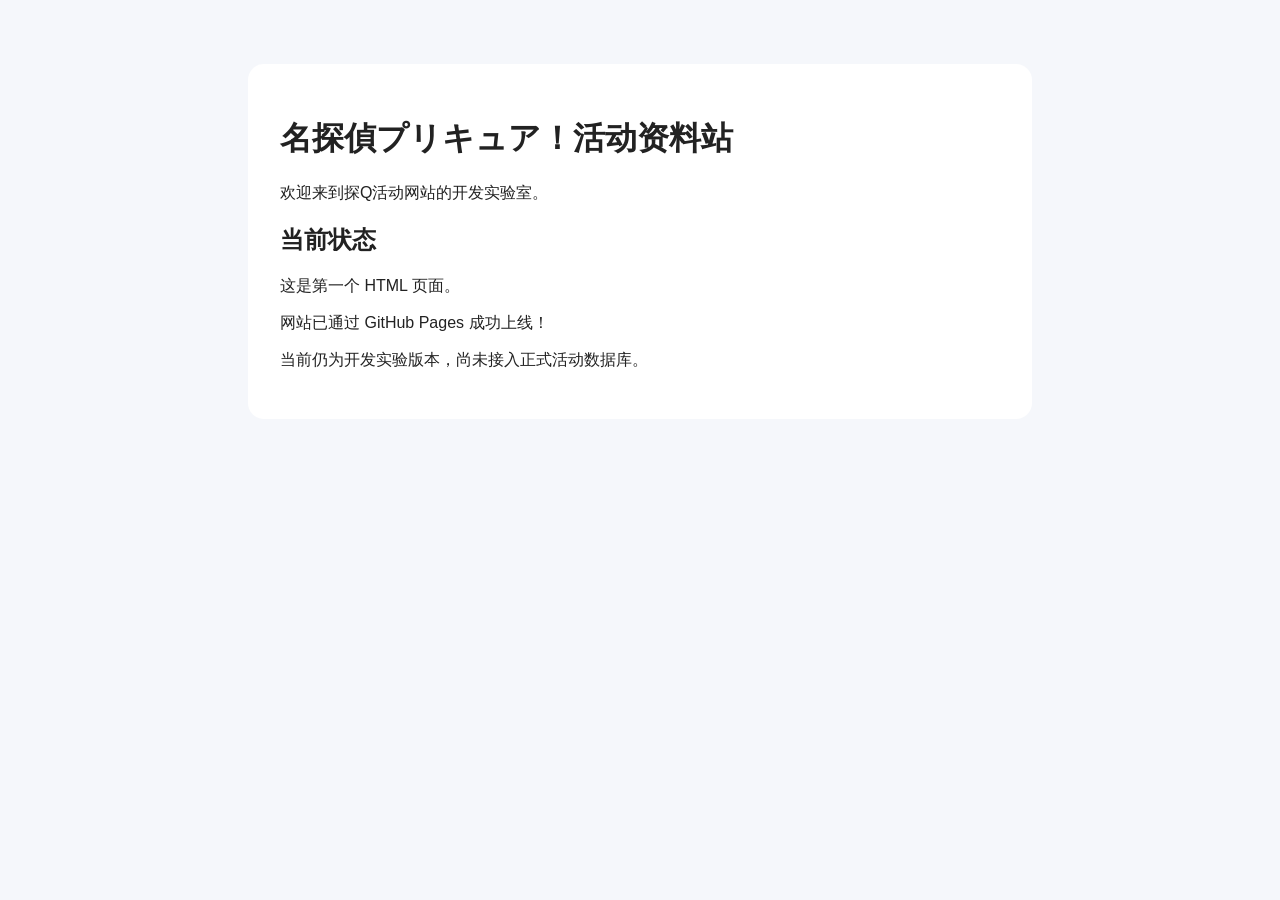
==== index.html @ 92c504e5 "Update index.html" ====
<!DOCTYPE html>
<html lang="zh-CN">
<head>
  <meta charset="UTF-8">
  <meta name="viewport"
        content="width=device-width, initial-scale=1">
  <title>探Q活动网站｜练习版</title>
  <style>
    body {
      font-family: sans-serif;
      background: #f5f7fb;
      color: #222;
      margin: 0;
      padding: 24px;
    }
    main {
      max-width: 720px;
      margin: 40px auto;
      padding: 32px;
      background: white;
      border-radius: 16px;
    }
  </style>
</head>
<body>
  <main>
    <h1>名探偵プリキュア！活动资料站</h1>
    <p>欢迎来到探Q活动网站的开发实验室。</p>

    <h2>当前状态</h2>
    <p>这是第一个 HTML 页面。</p>
    <p>网站已通过 GitHub Pages 成功上线！</p>
    <p>当前仍为开发实验版本，尚未接入正式活动数据库。</p>
  </main>
</body>
</html>
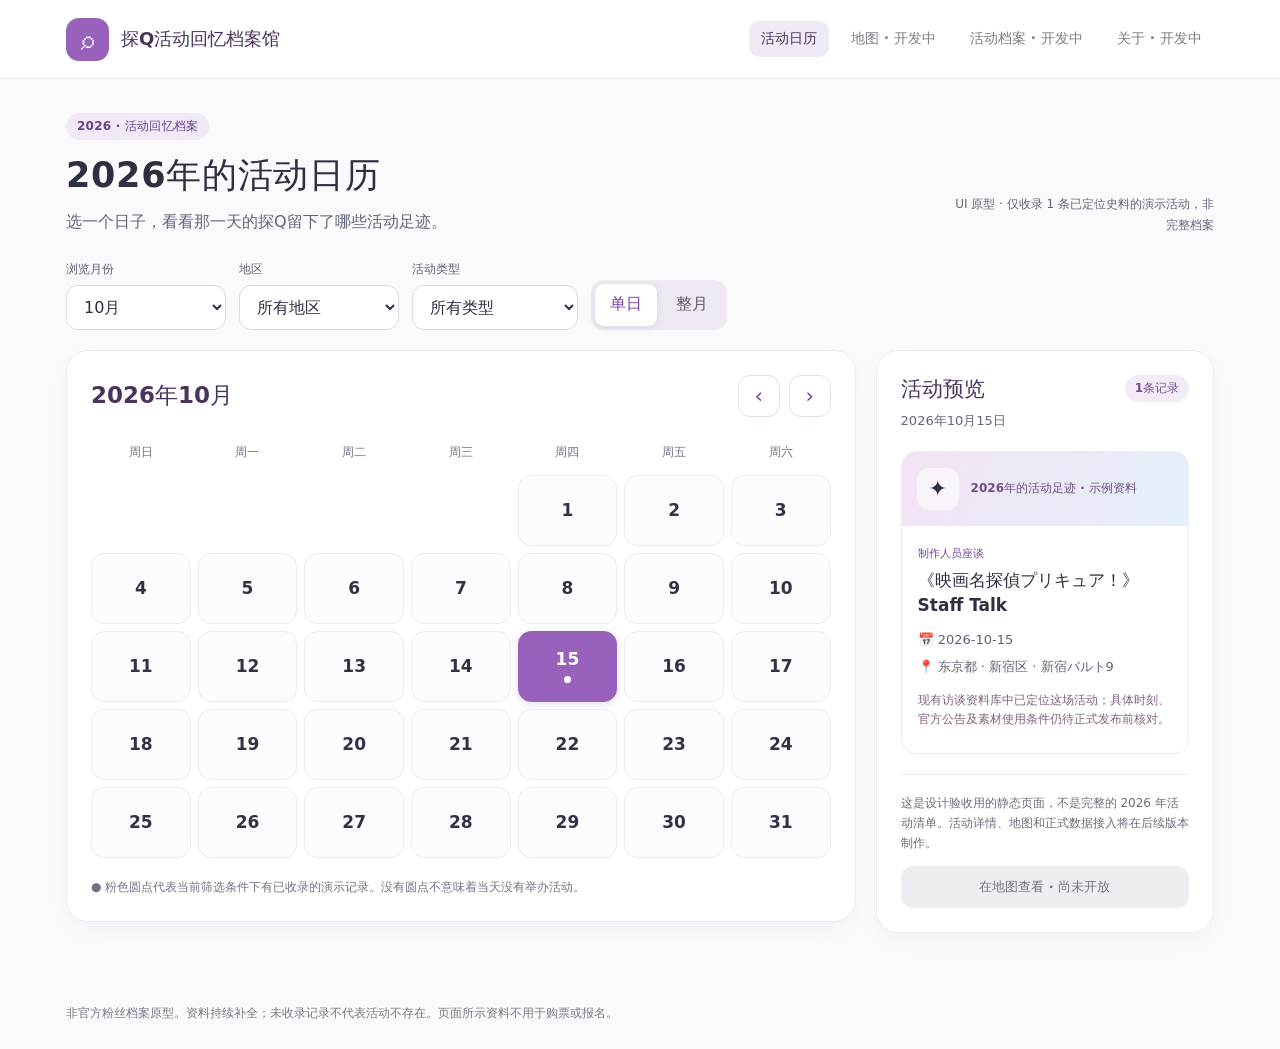
==== commit 54027e8f: "feat: add responsive interactive calendar prototype" ====
--- a/index.html
+++ b/index.html
@@ -1,37 +1,257 @@
-
 <!DOCTYPE html>
 <html lang="zh-CN">
 <head>
-  <meta charset="UTF-8">
-  <meta name="viewport"
-        content="width=device-width, initial-scale=1">
-  <title>探Q活动网站｜练习版</title>
-  <style>
-    body {
-      font-family: sans-serif;
-      background: #f5f7fb;
-      color: #222;
-      margin: 0;
-      padding: 24px;
-    }
-    main {
-      max-width: 720px;
-      margin: 40px auto;
-      padding: 32px;
-      background: white;
-      border-radius: 16px;
-    }
-  </style>
+<meta charset="utf-8">
+<meta name="viewport" content="width=device-width, initial-scale=1">
+<meta name="theme-color" content="#faf9fc">
+<title>2026年的活动日历｜探Q活动回忆档案馆</title>
+<style>
+:root{font-family:"Hiragino Kaku Gothic ProN","Yu Gothic","Microsoft YaHei",system-ui,sans-serif;color:#2c3041;background:#faf9fc;font-synthesis:none}
+*{box-sizing:border-box}
+body{margin:0}
+button,select{font:inherit}
+button{cursor:pointer}
+button:focus-visible,select:focus-visible,a:focus-visible{outline:3px solid #7951ad;outline-offset:3px}
+.site-header{background:#fff;border-bottom:1px solid #ebe6f2}
+.head-inner{max-width:1200px;margin:auto;min-height:78px;padding:14px 26px;display:flex;justify-content:space-between;align-items:center;gap:24px}
+.brand{display:flex;align-items:center;gap:12px;text-decoration:none;color:#49345b;font-weight:850;font-size:18px}
+.brand-mark{width:43px;height:43px;display:grid;place-items:center;border-radius:13px;background:#9862bc;color:#fff;font-size:26px}
+.site-nav{display:flex;align-items:center;gap:10px;flex-wrap:wrap}
+.site-nav a,.site-nav span{padding:9px 12px;border-radius:10px;text-decoration:none;font-weight:700;font-size:14px}
+.site-nav a{color:#49345b;background:#f0e9f6}
+.site-nav span{color:#7f7c89}
+main{max-width:1200px;margin:auto;padding:34px 26px 70px}
+.intro{margin:0 0 24px;display:flex;align-items:flex-end;justify-content:space-between;gap:20px}
+.eyebrow{display:inline-block;border-radius:30px;padding:5px 11px;background:#f0e9f6;color:#6b4291;font-size:12px;font-weight:800;letter-spacing:.02em}
+h1{font-size:clamp(25px,3vw,35px);letter-spacing:.02em;margin:12px 0 9px}
+.intro p{margin:0;color:#626579;line-height:1.8}
+.prototype-label{font-size:12px;color:#756581;max-width:260px;text-align:right}
+.filters{display:flex;align-items:end;gap:13px;flex-wrap:wrap;margin-bottom:20px}
+.field{display:grid;gap:7px;min-width:160px}
+.field label{font-size:12px;font-weight:750;color:#606075}
+.field select{border:1px solid #ddd8e5;border-radius:12px;background:#fff;padding:11px 35px 11px 13px;color:#2c3041;min-height:44px}
+.mode-group{display:flex;gap:4px;background:#eee9f3;padding:4px;border-radius:13px}
+.mode-group button{border:0;background:transparent;border-radius:9px;padding:10px 15px;min-height:42px;color:#62576d;font-weight:750}
+.mode-group button[aria-pressed="true"]{background:#fff;color:#7845a0;box-shadow:0 2px 8px #37204616}
+.content-layout{display:grid;grid-template-columns:minmax(0,7fr) minmax(300px,3fr);gap:20px;align-items:start}
+.panel{background:#fff;border:1px solid #eeeaf2;box-shadow:0 8px 22px #35274408;border-radius:22px;padding:24px}
+.cal-toolbar{display:flex;align-items:center;justify-content:space-between;gap:15px;margin-bottom:22px}
+.cal-toolbar h2{margin:0;font-size:23px;color:#49345b}
+.month-control{display:flex;align-items:center;gap:9px}
+.month-control button{border:1px solid #e5ddeb;color:#6e488f;background:#fff;border-radius:12px;min-width:42px;min-height:42px;font-size:21px}
+.month-control button:disabled{cursor:not-allowed;opacity:.32}
+.weekdays,.days{display:grid;grid-template-columns:repeat(7,minmax(0,1fr));gap:7px}
+.weekdays{margin-bottom:9px}
+.weekdays span{text-align:center;font-size:12px;font-weight:800;color:#757080;padding:5px 0}
+.days button,.days .empty{min-width:0;height:71px;border-radius:13px}
+.days button{border:1px solid #eee9f3;background:#fcfbfd;color:#333145;position:relative;display:flex;align-items:center;justify-content:center;flex-direction:column;gap:7px;font-weight:750;font-size:17px;transition:background .15s,border-color .15s}
+.days button:hover{background:#f3edf8;border-color:#d6c5e6}
+.days button[aria-pressed="true"]{background:#9862bc;color:#fff;border-color:#9862bc;box-shadow:0 3px 10px #9862bc33}
+.day-dot{width:7px;height:7px;border-radius:50%;background:#e98dbd}
+.days button[aria-pressed="true"] .day-dot{background:#fff}
+.days button:not([aria-pressed="true"]) .day-dot{box-shadow:0 0 0 2px #fce3f0}
+.days .empty{background:transparent}
+.calendar-note{margin:19px 0 0;color:#747083;font-size:12px;line-height:1.7}
+.side-title{display:flex;justify-content:space-between;align-items:center;gap:10px;margin-bottom:8px}
+.side-title h2{margin:0;color:#49345b;font-size:21px}
+.count{background:#f4ebf9;color:#744e91;border-radius:20px;padding:5px 10px;font-size:12px;font-weight:800;white-space:nowrap}
+.selection{margin:0 0 19px;color:#6b647a;line-height:1.6;font-size:13px}
+.event-list{display:grid;gap:14px}
+.event-card{border:1px solid #efeaf4;border-radius:15px;overflow:hidden;background:#fff}
+.card-banner{background:linear-gradient(110deg,#f3e3f4,#e5f0fa);padding:16px 15px;display:flex;align-items:center;gap:12px}
+.card-banner .symbol{background:#fff9;border-radius:12px;width:42px;height:42px;display:grid;place-items:center;font-size:22px}
+.card-banner .banner-text{font-size:12px;font-weight:800;color:#6c5281}
+.card-body{padding:16px}
+.event-tag{font-size:11px;font-weight:800;color:#71469a}
+.card-body h3{font-size:17px;line-height:1.5;margin:7px 0 11px}
+.card-body p{margin:7px 0;font-size:13px;color:#626275;line-height:1.6}
+.review-tag{margin-top:13px!important;color:#7f637c!important;font-size:12px!important}
+.empty-state{padding:25px 16px;background:#faf8fc;border:1px dashed #d8c9e4;border-radius:15px;text-align:center;color:#696277;font-size:14px;line-height:1.8}
+.empty-state strong{display:block;margin-bottom:6px;color:#49345b}
+.side-foot{margin-top:20px;border-top:1px solid #eeeaf2;padding-top:18px}
+.side-foot p{margin:0 0 12px;color:#716979;font-size:12px;line-height:1.7}
+.map-pending{display:block;width:100%;text-align:center;background:#efedf2;color:#77717d;border-radius:12px;padding:12px;font-size:13px;font-weight:800}
+.site-footer{margin:0 auto;max-width:1200px;padding:0 26px 26px;font-size:12px;line-height:1.7;color:#7c7784}
+@media(max-width:850px){.content-layout{grid-template-columns:1fr}.prototype-label{text-align:left}.intro{display:block}.intro .prototype-label{margin-top:12px}.side-panel{order:2}}
+@media(max-width:560px){.head-inner{display:block;padding:15px 16px}.site-nav{margin-top:12px;gap:5px}.site-nav a,.site-nav span{padding:7px 9px;font-size:12px}main{padding:22px 12px 45px}.filters{gap:10px}.field{flex:1 1 130px;min-width:0}.field select{width:100%}.mode-group{width:100%;display:grid;grid-template-columns:1fr 1fr}.panel{padding:14px;border-radius:17px}.cal-toolbar{margin-bottom:15px}.cal-toolbar h2{font-size:20px}.weekdays,.days{gap:4px}.days button,.days .empty{height:clamp(48px,13vw,61px);border-radius:10px}.days button{font-size:14px;gap:5px}.day-dot{width:6px;height:6px}.site-footer{padding:0 15px 22px}}
+@media(prefers-reduced-motion:reduce){*,*:before,*:after{transition:none!important;animation:none!important}}
+</style>
 </head>
 <body>
-  <main>
-    <h1>名探偵プリキュア！活动资料站</h1>
-    <p>欢迎来到探Q活动网站的开发实验室。</p>
-
-    <h2>当前状态</h2>
-    <p>这是第一个 HTML 页面。</p>
-    <p>网站已通过 GitHub Pages 成功上线！</p>
-    <p>当前仍为开发实验版本，尚未接入正式活动数据库。</p>
-  </main>
+<header class="site-header">
+  <div class="head-inner">
+    <a class="brand" href="./index.html" aria-label="探Q活动回忆档案馆 首页">
+      <span class="brand-mark" aria-hidden="true">⌕</span><span>探Q活动回忆档案馆</span>
+    </a>
+    <nav class="site-nav" aria-label="网站导航">
+      <a href="./index.html" aria-current="page">活动日历</a>
+      <span title="尚未开发">地图 · 开发中</span>
+      <span title="尚未开发">活动档案 · 开发中</span>
+      <span title="尚未开发">关于 · 开发中</span>
+    </nav>
+  </div>
+</header>
+<main>
+  <div class="intro">
+    <div>
+      <span class="eyebrow">2026 · 活动回忆档案</span>
+      <h1>2026年的活动日历</h1>
+      <p>选一个日子，看看那一天的探Q留下了哪些活动足迹。</p>
+    </div>
+    <p class="prototype-label">UI 原型 · 仅收录 1 条已定位史料的演示活动，非完整档案</p>
+  </div>
+  <section class="filters" aria-label="活动筛选">
+    <div class="field"><label for="month">浏览月份</label>
+      <select id="month">
+        <option value="1">1月</option><option value="2">2月</option><option value="3">3月</option>
+        <option value="4">4月</option><option value="5">5月</option><option value="6">6月</option>
+        <option value="7">7月</option><option value="8">8月</option><option value="9">9月</option>
+        <option value="10">10月</option><option value="11">11月</option><option value="12">12月</option>
+      </select>
+    </div>
+    <div class="field"><label for="region">地区</label>
+      <select id="region"><option value="all">所有地区</option><option value="tokyo">东京都</option><option value="other">其他地区</option></select>
+    </div>
+    <div class="field"><label for="category">活动类型</label>
+      <select id="category"><option value="all">所有类型</option><option value="staff_talk">制作人员座谈</option><option value="other">其他类型</option></select>
+    </div>
+    <div class="mode-group" aria-label="日期选择方式">
+      <button id="day-mode" type="button" aria-pressed="true">单日</button>
+      <button id="month-mode" type="button" aria-pressed="false">整月</button>
+    </div>
+  </section>
+  <div class="content-layout">
+    <section class="panel" aria-labelledby="calendar-title">
+      <div class="cal-toolbar">
+        <h2 id="calendar-title">2026年10月</h2>
+        <div class="month-control">
+          <button id="previous" aria-label="上个月" title="上个月">‹</button>
+          <button id="next" aria-label="下个月" title="下个月">›</button>
+        </div>
+      </div>
+      <div class="weekdays" aria-hidden="true"><span>周日</span><span>周一</span><span>周二</span><span>周三</span><span>周四</span><span>周五</span><span>周六</span></div>
+      <div id="days" class="days" aria-label="日期"></div>
+      <p class="calendar-note">● 粉色圆点代表当前筛选条件下有已收录的演示记录。没有圆点不意味着当天没有举办活动。</p>
+    </section>
+    <aside class="panel side-panel" aria-labelledby="list-title">
+      <div class="side-title"><h2 id="list-title">活动预览</h2><span class="count" id="count">1条记录</span></div>
+      <p class="selection" id="selection" aria-live="polite"></p>
+      <div class="event-list" id="event-list" aria-live="polite"></div>
+      <div class="side-foot">
+        <p>这是设计验收用的静态页面，不是完整的 2026 年活动清单。活动详情、地图和正式数据接入将在后续版本制作。</p>
+        <span class="map-pending" aria-disabled="true">在地图查看 · 尚未开放</span>
+      </div>
+    </aside>
+  </div>
+</main>
+<footer class="site-footer">非官方粉丝档案原型。资料持续补全；未收录记录不代表活动不存在。页面所示资料不用于购票或报名。</footer>
+<script>
+"use strict";
+// 初始演示数据：史料导航已定位；不是完整活动库。正式公开前仍须核验官方公告及细节。
+const events = Object.freeze([{
+  id:"sample-staff-talk-20261015",
+  title:"《映画名探偵プリキュア！》Staff Talk",
+  start:"2026-10-15",end:"2026-10-15",
+  prefecture:"tokyo",regionName:"东京都 · 新宿区",
+  category:"staff_talk",categoryName:"制作人员座谈",
+  venue:"新宿バルト9",
+  note:"现有访谈资料库中已定位这场活动；具体时刻、官方公告及素材使用条件仍待正式发布前核对。"
+}]);
+const $=id=>document.getElementById(id);
+const params=new URLSearchParams(window.location.search);
+const allowedMode=["day","month"];
+const validMonth=value=>Number.isInteger(Number(value))&&Number(value)>=1&&Number(value)<=12;
+const validDay=value=>typeof value==="string"&&/^2026-(0[1-9]|1[0-2])-(0[1-9]|[12][0-9]|3[01])$/.test(value)&&
+  (()=>{const a=value.split("-").map(Number);return new Date(a[0],a[1]-1,a[2]).getMonth()===a[1]-1;})();
+const dateOf=(month,day)=>"2026-"+String(month).padStart(2,"0")+"-"+String(day).padStart(2,"0");
+const initialMonth=validMonth(params.get("month"))?Number(params.get("month")):10;
+const state={month:initialMonth,mode:allowedMode.includes(params.get("mode"))?params.get("mode"):"day",
+  date:validDay(params.get("date"))?params.get("date"):dateOf(initialMonth,15),
+  region:["all","tokyo","other"].includes(params.get("region"))?params.get("region"):"all",
+  category:["all","staff_talk","other"].includes(params.get("category"))?params.get("category"):"all"};
+if(Number(state.date.slice(5,7))!==state.month)state.date=dateOf(state.month,1);
+function persist(){
+ const q=new URLSearchParams();
+ q.set("month",String(state.month));q.set("mode",state.mode);q.set("date",state.date);
+ if(state.region!=="all")q.set("region",state.region);
+ if(state.category!=="all")q.set("category",state.category);
+ history.pushState(null,"",window.location.pathname+"?"+q.toString());
+}
+function matches(e){return (state.region==="all"||e.prefecture===state.region)&&
+ (state.category==="all"||e.category===state.category);}
+function covers(e,date){return e.start<=date&&e.end>=date;}
+function rangeStart(){return state.mode==="month"?dateOf(state.month,1):state.date;}
+function rangeEnd(){return state.mode==="month"?dateOf(state.month,new Date(2026,state.month,0).getDate()):state.date;}
+function filteredEvents(){return events.filter(e=>matches(e)&&e.start<=rangeEnd()&&e.end>=rangeStart());}
+function makeText(tag,text,className){const el=document.createElement(tag);el.textContent=text;if(className)el.className=className;return el;}
+function renderEvents(){
+ const found=filteredEvents(),list=$("event-list");list.replaceChildren();
+ $("count").textContent=found.length+"条记录";
+ $("selection").textContent=state.mode==="month"?"2026年"+state.month+"月 · 整月":"2026年"+state.month+"月"+Number(state.date.slice(8))+"日";
+ if(!found.length){
+   const empty=makeText("div","","empty-state");
+   empty.append(makeText("strong","当前筛选条件下暂无已收录记录"),makeText("span","这不表示当天或当地没有举办探Q活动。"));
+   list.append(empty);return;
+ }
+ for(const e of found){
+   const card=makeText("article","","event-card"),banner=makeText("div","","card-banner");
+   banner.append(makeText("span","✦","symbol"),makeText("span","2026年的活动足迹 · 示例资料","banner-text"));
+   const body=makeText("div","","card-body");
+   body.append(makeText("span",e.categoryName,"event-tag"),makeText("h3",e.title),
+     makeText("p","📅 "+e.start+(e.end!==e.start?" ～ "+e.end:"")),
+     makeText("p","📍 "+e.regionName+" · "+e.venue),
+     makeText("p",e.note,"review-tag"));
+   card.append(banner,body);list.append(card);
+ }
+}
+function renderCalendar(){
+ $("month").value=String(state.month);$("region").value=state.region;$("category").value=state.category;
+ $("day-mode").setAttribute("aria-pressed",String(state.mode==="day"));
+ $("month-mode").setAttribute("aria-pressed",String(state.mode==="month"));
+ $("calendar-title").textContent="2026年"+state.month+"月";
+ $("previous").disabled=state.month===1;$("next").disabled=state.month===12;
+ const root=$("days");root.replaceChildren();
+ const offset=new Date(2026,state.month-1,1).getDay();
+ const numDays=new Date(2026,state.month,0).getDate();
+ for(let i=0;i<offset;i++){const blank=makeText("div","","empty");blank.setAttribute("aria-hidden","true");root.append(blank);}
+ for(let day=1;day<=numDays;day++){
+   const date=dateOf(state.month,day),has=events.some(e=>matches(e)&&covers(e,date));
+   const button=makeText("button",String(day));
+   button.type="button";button.dataset.day=String(day);
+   button.setAttribute("aria-label","2026年"+state.month+"月"+day+"日"+(has?"，有已收录记录":"，当前无已收录记录"));
+   button.setAttribute("aria-pressed",String(state.mode==="day"&&state.date===date));
+   if(has)button.append(makeText("span","","day-dot"));
+   button.addEventListener("click",()=>{
+     state.date=date;state.mode="day";persist();render();});
+   root.append(button);
+ }
+ renderEvents();
+}
+function render(){renderCalendar();}
+function changeMonth(month){
+ if(month<1||month>12)return;
+ state.month=month;
+ state.date=dateOf(month,1);
+ persist();render();
+}
+$("previous").addEventListener("click",()=>changeMonth(state.month-1));
+$("next").addEventListener("click",()=>changeMonth(state.month+1));
+$("month").addEventListener("change",e=>changeMonth(Number(e.target.value)));
+$("region").addEventListener("change",e=>{state.region=e.target.value;persist();render();});
+$("category").addEventListener("change",e=>{state.category=e.target.value;persist();render();});
+$("day-mode").addEventListener("click",()=>{state.mode="day";persist();render();});
+$("month-mode").addEventListener("click",()=>{state.mode="month";persist();render();});
+window.addEventListener("popstate",()=>{
+ const q=new URLSearchParams(location.search),m=Number(q.get("month"));
+ state.month=validMonth(m)?m:10;
+ state.mode=allowedMode.includes(q.get("mode"))?q.get("mode"):"day";
+ state.date=validDay(q.get("date"))?q.get("date"):dateOf(state.month,1);
+ if(Number(state.date.slice(5,7))!==state.month)state.date=dateOf(state.month,1);
+ state.region=["all","tokyo","other"].includes(q.get("region"))?q.get("region"):"all";
+ state.category=["all","staff_talk","other"].includes(q.get("category"))?q.get("category"):"all";
+ render();
+});
+render();
+</script>
 </body>
 </html>
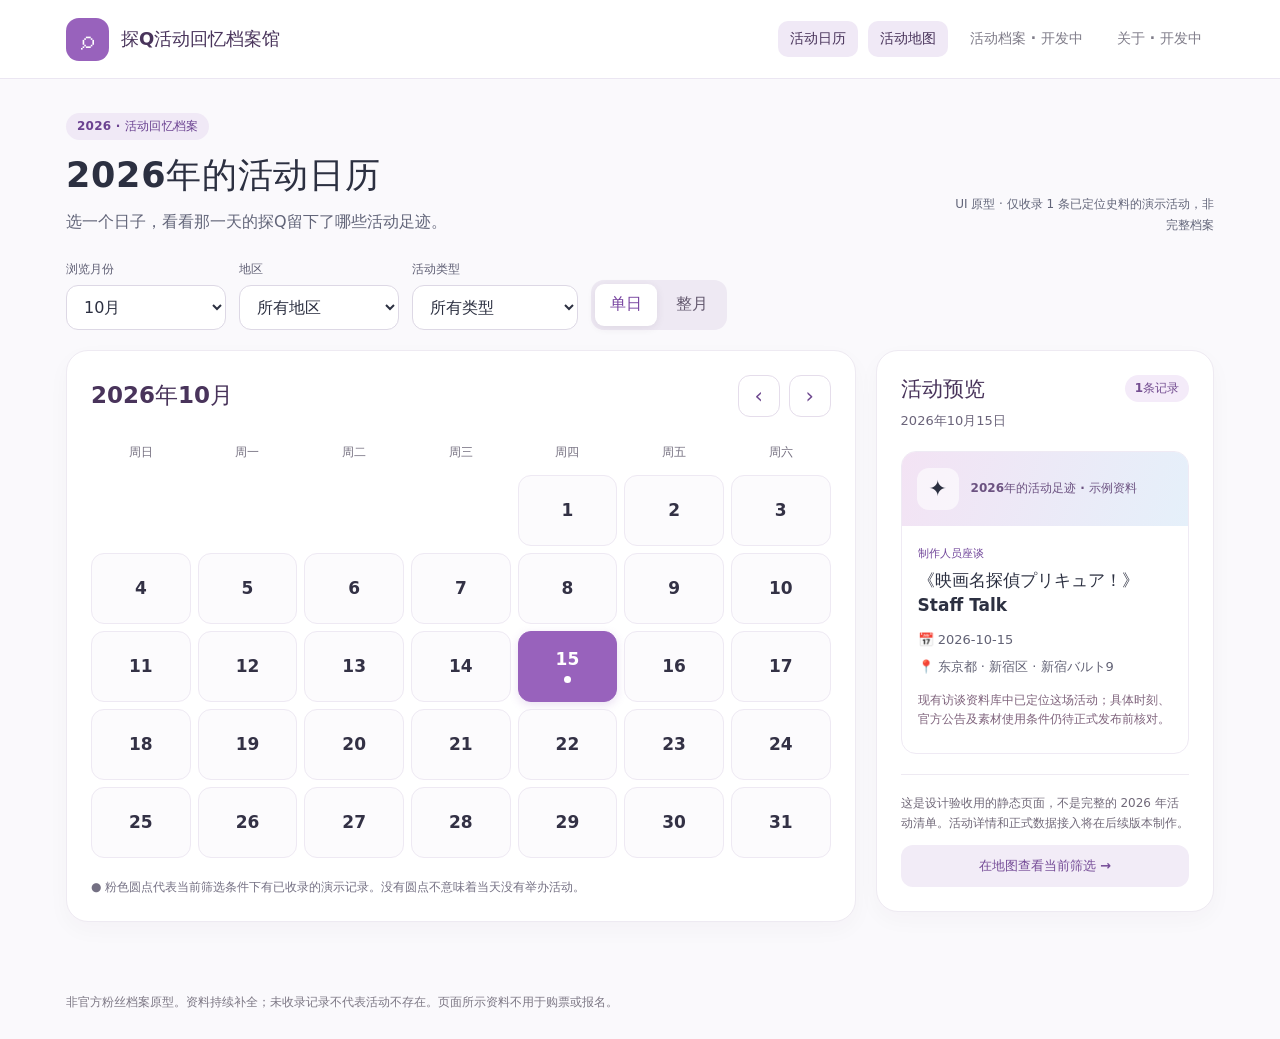
==== commit bb5c82d8: "feat: add calendar-to-map links preserving date, region and type" ====
--- a/index.html
+++ b/index.html
@@ -70,7 +70,7 @@
 .empty-state strong{display:block;margin-bottom:6px;color:#49345b}
 .side-foot{margin-top:20px;border-top:1px solid #eeeaf2;padding-top:18px}
 .side-foot p{margin:0 0 12px;color:#716979;font-size:12px;line-height:1.7}
-.map-pending{display:block;width:100%;text-align:center;background:#efedf2;color:#77717d;border-radius:12px;padding:12px;font-size:13px;font-weight:800}
+.map-pending{display:block;width:100%;text-align:center;text-decoration:none;background:#f2ecf7;color:#754c97;border-radius:12px;padding:12px;font-size:13px;font-weight:800}.map-pending:hover{background:#eadcf4}
 .site-footer{margin:0 auto;max-width:1200px;padding:0 26px 26px;font-size:12px;line-height:1.7;color:#7c7784}
 @media(max-width:850px){.content-layout{grid-template-columns:1fr}.prototype-label{text-align:left}.intro{display:block}.intro .prototype-label{margin-top:12px}.side-panel{order:2}}
 @media(max-width:560px){.head-inner{display:block;padding:15px 16px}.site-nav{margin-top:12px;gap:5px}.site-nav a,.site-nav span{padding:7px 9px;font-size:12px}main{padding:22px 12px 45px}.filters{gap:10px}.field{flex:1 1 130px;min-width:0}.field select{width:100%}.mode-group{width:100%;display:grid;grid-template-columns:1fr 1fr}.panel{padding:14px;border-radius:17px}.cal-toolbar{margin-bottom:15px}.cal-toolbar h2{font-size:20px}.weekdays,.days{gap:4px}.days button,.days .empty{height:clamp(48px,13vw,61px);border-radius:10px}.days button{font-size:14px;gap:5px}.day-dot{width:6px;height:6px}.site-footer{padding:0 15px 22px}}
@@ -85,7 +85,7 @@
     </a>
     <nav class="site-nav" aria-label="网站导航">
       <a href="./index.html" aria-current="page">活动日历</a>
-      <span title="尚未开发">地图 · 开发中</span>
+      <a id="nav-map" href="./map.html">活动地图</a>
       <span title="尚未开发">活动档案 · 开发中</span>
       <span title="尚未开发">关于 · 开发中</span>
     </nav>
@@ -138,8 +138,8 @@
       <p class="selection" id="selection" aria-live="polite"></p>
       <div class="event-list" id="event-list" aria-live="polite"></div>
       <div class="side-foot">
-        <p>这是设计验收用的静态页面，不是完整的 2026 年活动清单。活动详情、地图和正式数据接入将在后续版本制作。</p>
-        <span class="map-pending" aria-disabled="true">在地图查看 · 尚未开放</span>
+        <p>这是设计验收用的静态页面，不是完整的 2026 年活动清单。活动详情和正式数据接入将在后续版本制作。</p>
+        <a class="map-pending" id="map-link" href="./map.html">在地图查看当前筛选 →</a>
       </div>
     </aside>
   </div>
@@ -227,7 +227,19 @@
  }
  renderEvents();
 }
-function render(){renderCalendar();}
+function mapUrl(){
+ const q=new URLSearchParams({month:String(state.month),mode:state.mode,date:state.date});
+ if(state.region==="tokyo")q.set("pref","13");
+ if(state.region==="other")q.set("region","other");
+ if(state.category!=="all")q.set("category",state.category);
+ return "./map.html?"+q.toString();
+}
+function render(){
+ renderCalendar();
+ const url=mapUrl();
+ $("map-link").href=url;
+ $("nav-map").href=url;
+}
 function changeMonth(month){
  if(month<1||month>12)return;
  state.month=month;
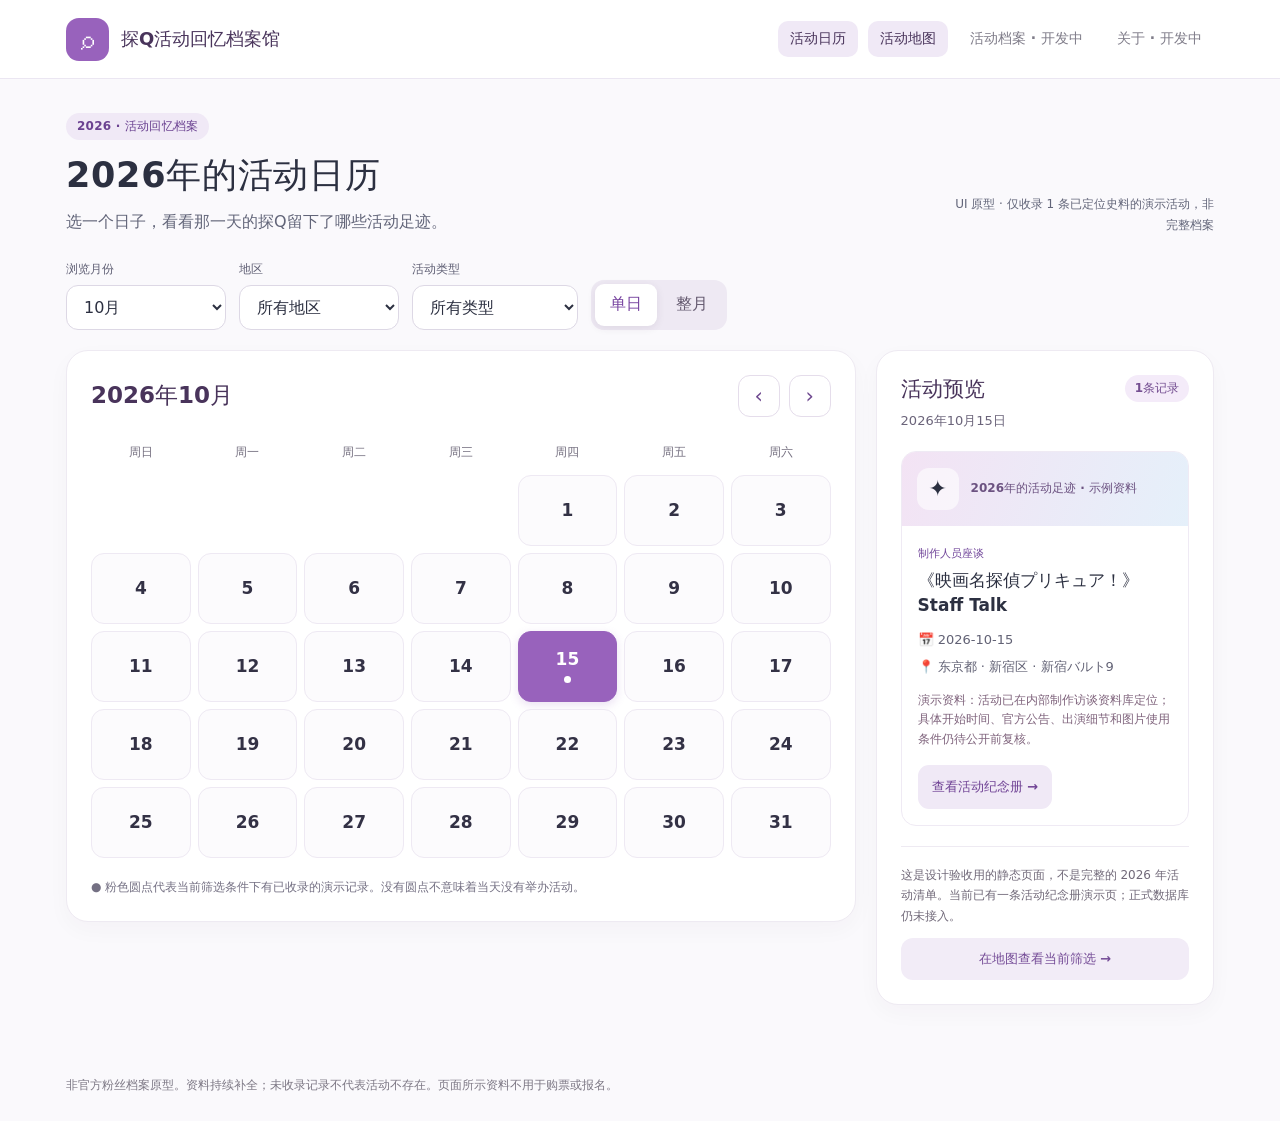
==== commit 02cfc123: "feat: 日历卡片接入共享活动与纪念册链接" ====
--- a/index.html
+++ b/index.html
@@ -66,6 +66,8 @@
 .card-body h3{font-size:17px;line-height:1.5;margin:7px 0 11px}
 .card-body p{margin:7px 0;font-size:13px;color:#626275;line-height:1.6}
 .review-tag{margin-top:13px!important;color:#7f637c!important;font-size:12px!important}
+.detail-link{display:inline-flex;align-items:center;min-height:44px;margin-top:9px;padding:10px 14px;border-radius:11px;background:#f0e9f6;color:#704395;font-size:13px;font-weight:800;text-decoration:none}
+.detail-link:hover{background:#e6d6f1}
 .empty-state{padding:25px 16px;background:#faf8fc;border:1px dashed #d8c9e4;border-radius:15px;text-align:center;color:#696277;font-size:14px;line-height:1.8}
 .empty-state strong{display:block;margin-bottom:6px;color:#49345b}
 .side-foot{margin-top:20px;border-top:1px solid #eeeaf2;padding-top:18px}
@@ -138,7 +140,7 @@
       <p class="selection" id="selection" aria-live="polite"></p>
       <div class="event-list" id="event-list" aria-live="polite"></div>
       <div class="side-foot">
-        <p>这是设计验收用的静态页面，不是完整的 2026 年活动清单。活动详情和正式数据接入将在后续版本制作。</p>
+        <p>这是设计验收用的静态页面，不是完整的 2026 年活动清单。当前已有一条活动纪念册演示页；正式数据库仍未接入。</p>
         <a class="map-pending" id="map-link" href="./map.html">在地图查看当前筛选 →</a>
       </div>
     </aside>
@@ -147,16 +149,8 @@
 <footer class="site-footer">非官方粉丝档案原型。资料持续补全；未收录记录不代表活动不存在。页面所示资料不用于购票或报名。</footer>
 <script>
 "use strict";
-// 初始演示数据：史料导航已定位；不是完整活动库。正式公开前仍须核验官方公告及细节。
-const events = Object.freeze([{
-  id:"sample-staff-talk-20261015",
-  title:"《映画名探偵プリキュア！》Staff Talk",
-  start:"2026-10-15",end:"2026-10-15",
-  prefecture:"tokyo",regionName:"东京都 · 新宿区",
-  category:"staff_talk",categoryName:"制作人员座谈",
-  venue:"新宿バルト9",
-  note:"现有访谈资料库中已定位这场活动；具体时刻、官方公告及素材使用条件仍待正式发布前核对。"
-}]);
+// 演示活动只维护在 data/events-demo.json。
+let events=[];
 const $=id=>document.getElementById(id);
 const params=new URLSearchParams(window.location.search);
 const allowedMode=["day","month"];
@@ -201,6 +195,12 @@
      makeText("p","📅 "+e.start+(e.end!==e.start?" ～ "+e.end:"")),
      makeText("p","📍 "+e.regionName+" · "+e.venue),
      makeText("p",e.note,"review-tag"));
+   const query=new URLSearchParams({id:e.id,from:"calendar",month:String(state.month),mode:state.mode,date:state.date});
+   if(state.region!=="all")query.set("region",state.region);
+   if(state.category!=="all")query.set("category",state.category);
+   const link=makeText("a","查看活动纪念册 →","detail-link");
+   link.href="./event.html?"+query.toString();
+   body.append(link);
    card.append(banner,body);list.append(card);
  }
 }
@@ -263,7 +263,21 @@
  state.category=["all","staff_talk","other"].includes(q.get("category"))?q.get("category"):"all";
  render();
 });
-render();
+(async()=>{
+ try{
+  const response=await fetch("./data/events-demo.json");
+  if(!response.ok)throw Error("演示活动 JSON 请求失败");
+  const data=await response.json();
+  if(!Array.isArray(data.events)||data.events.some(e=>!e.id||!e.start||!e.end))throw Error("演示活动数据格式异常");
+  events=data.events;
+  render();
+ }catch(error){
+  console.error(error);
+  $("count").textContent="读取失败";
+  $("selection").textContent="演示数据暂不可用";
+  $("event-list").replaceChildren(makeText("div","活动记录读取失败，请稍后刷新页面。此状态不代表历史上没有举办活动。","empty-state"));
+ }
+})();
 </script>
 </body>
 </html>
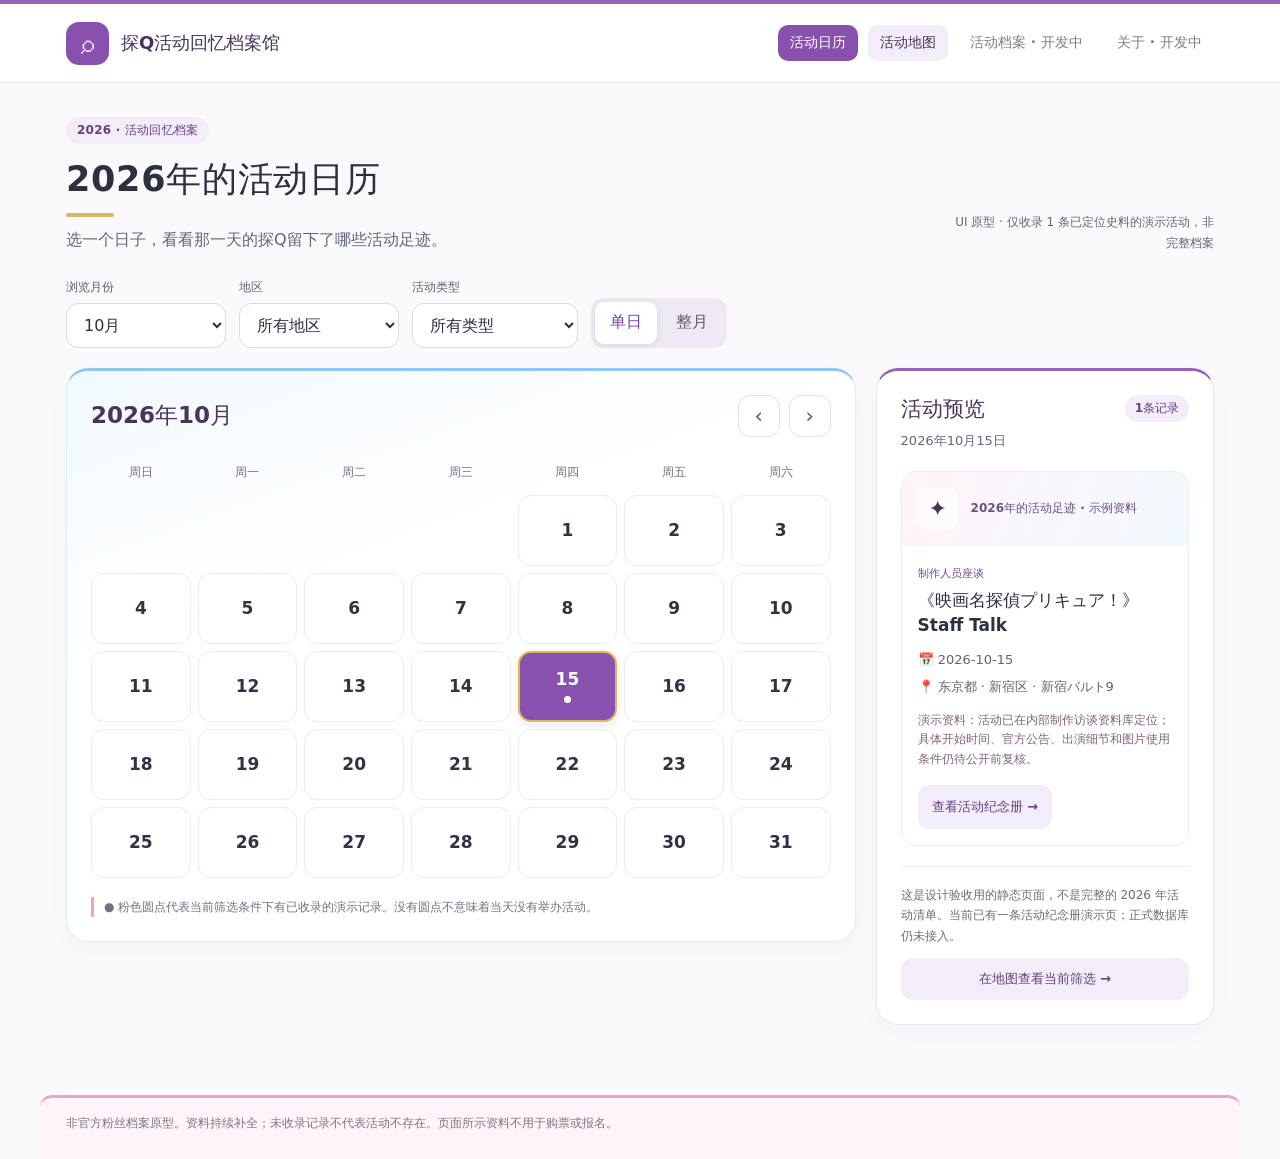
==== commit 0dec0e2e: "style: index.html 接入共享五色主题" ====
--- a/index.html
+++ b/index.html
@@ -78,6 +78,7 @@
 @media(max-width:560px){.head-inner{display:block;padding:15px 16px}.site-nav{margin-top:12px;gap:5px}.site-nav a,.site-nav span{padding:7px 9px;font-size:12px}main{padding:22px 12px 45px}.filters{gap:10px}.field{flex:1 1 130px;min-width:0}.field select{width:100%}.mode-group{width:100%;display:grid;grid-template-columns:1fr 1fr}.panel{padding:14px;border-radius:17px}.cal-toolbar{margin-bottom:15px}.cal-toolbar h2{font-size:20px}.weekdays,.days{gap:4px}.days button,.days .empty{height:clamp(48px,13vw,61px);border-radius:10px}.days button{font-size:14px;gap:5px}.day-dot{width:6px;height:6px}.site-footer{padding:0 15px 22px}}
 @media(prefers-reduced-motion:reduce){*,*:before,*:after{transition:none!important;animation:none!important}}
 </style>
+<link rel="stylesheet" href="./assets/theme-v12.css">
 </head>
 <body>
 <header class="site-header">
--- a/assets/theme-v12.css
+++ b/assets/theme-v12.css
@@ -0,0 +1,114 @@
+/*
+ * スターキラリングブローチ-inspired five-position theme
+ * 上紫 / 下粉 / 左蓝 / 右白 / 中金
+ * V1.2 visual extension, no external dependencies.
+ * Edit :root variables to adjust the shared three-page palette.
+ */
+:root {
+ --theme-purple:#9862bc;
+ --theme-purple-action:#8751ad;
+ --theme-purple-light:#f3edf9;
+ --theme-purple-ink:#49345b;
+ --theme-pink:#efa1cc;
+ --theme-pink-light:#fff4fa;
+ --theme-blue:#8ec8ef;
+ --theme-blue-light:#f2f9fe;
+ --theme-white:#fff;
+ --theme-gold:#d8b764;
+ --theme-gold-light:#fff9ea;
+ --theme-no-record:#575665;
+ --theme-page:#faf9fc;
+ --theme-ink:#2c3041;
+ --theme-border:#ebe5f0;
+}
+html { background:var(--theme-page); color:var(--theme-ink); }
+.site-header,body > header {
+ background:var(--theme-white);
+ border-top:4px solid var(--theme-purple);
+ border-bottom:1px solid var(--theme-border);
+}
+.brand-mark,.logo-symbol { background:var(--theme-purple-action); color:var(--theme-white); }
+.site-nav a,nav a { background:var(--theme-purple-light);color:var(--theme-purple-ink); }
+.site-nav a:hover,nav a:hover { background:#e9def4; }
+.site-nav a[aria-current="page"],nav a[aria-current="page"] {
+ background:var(--theme-purple-action);color:var(--theme-white);
+}
+.eyebrow { background:var(--theme-purple-light); color:#654087; }
+.intro h1::after,main > h1::after {
+ content:"";display:block;margin-top:10px;width:48px;height:4px;
+ border-radius:8px;background:var(--theme-gold);
+}
+a:focus-visible,button:focus-visible,select:focus-visible,
+input:focus-visible,path:focus-visible { outline:3px solid var(--theme-purple-action);outline-offset:3px; }
+/* Left: discovery surface in faint blue. Right: clean white reading surface. */
+.content-layout > .panel:first-child,.layout > .panel:first-child {
+ background:linear-gradient(160deg,var(--theme-blue-light),var(--theme-white) 36%);
+ border:1px solid #dbeefa;border-top:3px solid var(--theme-blue);
+}
+.content-layout > .side-panel,.layout > .panel.result {
+ background:var(--theme-white);
+ border:1px solid var(--theme-border);border-top:3px solid var(--theme-purple);
+}
+.event-card,.event,.panel.meta,.section.panel { background:var(--theme-white); }
+.days button { background:var(--theme-white); }
+.days button:hover { background:var(--theme-blue-light);border-color:var(--theme-blue); }
+.days button[aria-pressed="true"] {
+ background:var(--theme-purple-action);color:var(--theme-white);
+ border:2px solid var(--theme-gold);
+ box-shadow:0 0 0 2px var(--theme-gold-light),0 3px 10px #8751ad2b;
+}
+.day-dot { background:var(--theme-pink); }
+.days button[aria-pressed="true"] .day-dot { background:var(--theme-white); }
+.calendar-note { border-left:3px solid var(--theme-pink);padding-left:10px; }
+.count { background:var(--theme-purple-light);color:#624083; }
+.card-banner,.event-head {
+ background:linear-gradient(108deg,var(--theme-pink-light),var(--theme-blue-light));
+ color:var(--theme-purple-ink);
+}
+.detail-link,.event-detail,.map-pending,.secondary-link {
+ background:var(--theme-purple-light);color:#604082;
+}
+.detail-link:hover,.event-detail:hover,.map-pending:hover,.secondary-link:hover {
+ background:#e9def4;
+}
+/* Map status: dark grey=no recorded example, purple=recorded example,
+ * gold outline=current selection, not quantity. */
+.map-canvas { background:linear-gradient(140deg,var(--theme-blue-light),#f7f7fc); }
+.map-region { fill:var(--theme-no-record); }
+.map-region.has-record { fill:var(--theme-purple);filter:drop-shadow(0 0 4px #9862bc70); }
+.map-region.selected,.map-region.selected.has-record {
+ stroke:var(--theme-gold);stroke-width:3px;
+}
+.map-region.selected.has-record { fill:#ad6dc4; }
+.swatch.gray { background:var(--theme-no-record); }
+.swatch.lit { background:var(--theme-purple); }
+.swatch.chosen { background:var(--theme-no-record);border:2px solid var(--theme-gold); }
+.tabs button[aria-pressed="true"] {
+ background:var(--theme-purple-action);border-color:var(--theme-purple-action);color:#fff;
+}
+/* Memory page: soft left cover, white right information, restrained gold center. */
+.hero > .cover {
+ border:2px solid var(--theme-gold);
+ background:linear-gradient(137deg,var(--theme-purple-light),var(--theme-pink-light) 48%,var(--theme-blue-light));
+}
+.cover-label { color:#634384; }
+.cover-center { color:var(--theme-purple-ink); }
+.cover-center::after {
+ content:"";display:block;margin-top:16px;width:64px;height:4px;
+ border-radius:8px;background:var(--theme-gold);
+}
+.hero > .meta { border-top:3px solid var(--theme-purple);background:var(--theme-white); }
+.section.wide:first-child { border-left:4px solid var(--theme-blue); }
+.section:not(.wide) { border-top:3px solid var(--theme-pink); }
+.section.wide:last-child { border-top:3px solid var(--theme-blue); }
+.primary { background:var(--theme-purple-action);color:var(--theme-white); }
+/* Lower: a restrained pink closing accent. */
+.site-footer,body > footer {
+ background:var(--theme-pink-light);
+ border-top:3px solid var(--theme-pink);
+ border-radius:12px 12px 0 0;
+ padding-top:15px;
+}
+@media(prefers-reduced-motion:reduce) {
+ *,*::before,*::after { transition:none!important;animation:none!important; }
+}
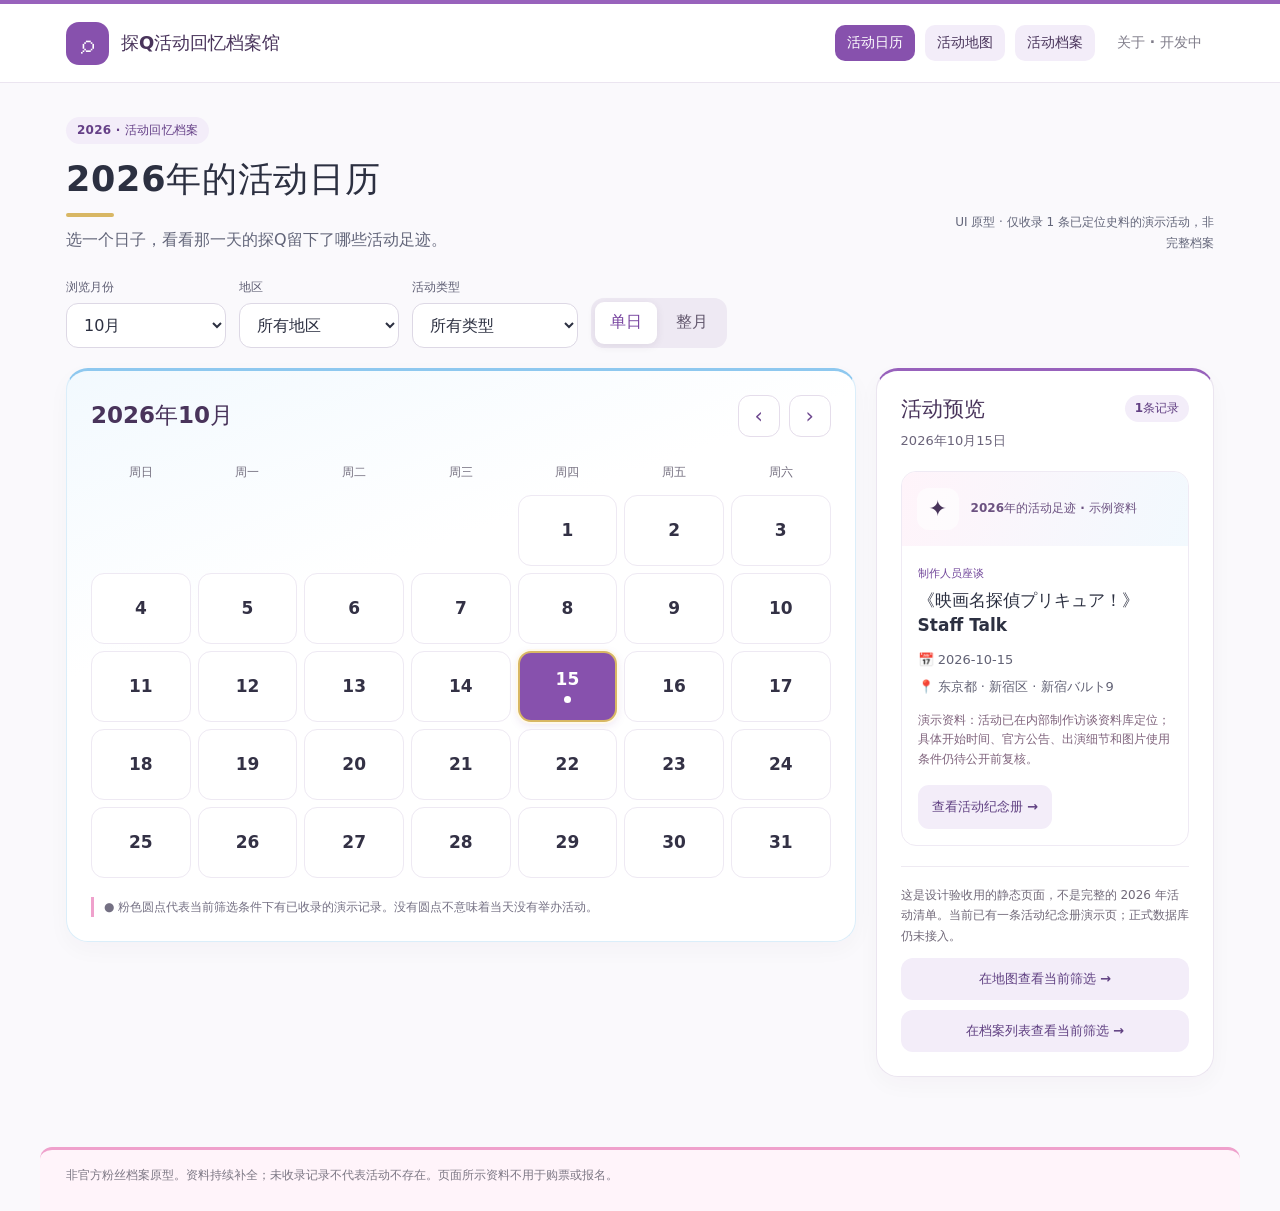
==== commit 5889d68d: "feat: 活动档案列表接入index.html" ====
--- a/index.html
+++ b/index.html
@@ -73,6 +73,7 @@
 .side-foot{margin-top:20px;border-top:1px solid #eeeaf2;padding-top:18px}
 .side-foot p{margin:0 0 12px;color:#716979;font-size:12px;line-height:1.7}
 .map-pending{display:block;width:100%;text-align:center;text-decoration:none;background:#f2ecf7;color:#754c97;border-radius:12px;padding:12px;font-size:13px;font-weight:800}.map-pending:hover{background:#eadcf4}
+.side-foot .map-pending + .map-pending{margin-top:10px}
 .site-footer{margin:0 auto;max-width:1200px;padding:0 26px 26px;font-size:12px;line-height:1.7;color:#7c7784}
 @media(max-width:850px){.content-layout{grid-template-columns:1fr}.prototype-label{text-align:left}.intro{display:block}.intro .prototype-label{margin-top:12px}.side-panel{order:2}}
 @media(max-width:560px){.head-inner{display:block;padding:15px 16px}.site-nav{margin-top:12px;gap:5px}.site-nav a,.site-nav span{padding:7px 9px;font-size:12px}main{padding:22px 12px 45px}.filters{gap:10px}.field{flex:1 1 130px;min-width:0}.field select{width:100%}.mode-group{width:100%;display:grid;grid-template-columns:1fr 1fr}.panel{padding:14px;border-radius:17px}.cal-toolbar{margin-bottom:15px}.cal-toolbar h2{font-size:20px}.weekdays,.days{gap:4px}.days button,.days .empty{height:clamp(48px,13vw,61px);border-radius:10px}.days button{font-size:14px;gap:5px}.day-dot{width:6px;height:6px}.site-footer{padding:0 15px 22px}}
@@ -89,7 +90,7 @@
     <nav class="site-nav" aria-label="网站导航">
       <a href="./index.html" aria-current="page">活动日历</a>
       <a id="nav-map" href="./map.html">活动地图</a>
-      <span title="尚未开发">活动档案 · 开发中</span>
+      <a href="./archive.html">活动档案</a>
       <span title="尚未开发">关于 · 开发中</span>
     </nav>
   </div>
@@ -143,6 +144,7 @@
       <div class="side-foot">
         <p>这是设计验收用的静态页面，不是完整的 2026 年活动清单。当前已有一条活动纪念册演示页；正式数据库仍未接入。</p>
         <a class="map-pending" id="map-link" href="./map.html">在地图查看当前筛选 →</a>
+        <a class="map-pending" id="archive-link" href="./archive.html">在档案列表查看当前筛选 →</a>
       </div>
     </aside>
   </div>
@@ -235,11 +237,18 @@
  if(state.category!=="all")q.set("category",state.category);
  return "./map.html?"+q.toString();
 }
+function archiveUrl(){
+ const q=new URLSearchParams({month:String(state.month),mode:state.mode,date:state.date});
+ if(state.region!=="all")q.set("region",state.region);
+ if(state.category!=="all")q.set("category",state.category);
+ return "./archive.html?"+q.toString();
+}
 function render(){
  renderCalendar();
  const url=mapUrl();
  $("map-link").href=url;
  $("nav-map").href=url;
+ $("archive-link").href=archiveUrl();
 }
 function changeMonth(month){
  if(month<1||month>12)return;
--- a/assets/theme-v12.css
+++ b/assets/theme-v12.css
@@ -71,18 +71,34 @@
 .detail-link:hover,.event-detail:hover,.map-pending:hover,.secondary-link:hover {
  background:#e9def4;
 }
-/* Map status: dark grey=no recorded example, purple=recorded example,
- * gold outline=current selection, not quantity. */
+/* Map status: dark grey=no recorded example; one of four colors=recorded.
+ * Gold outline marks every recorded region; selection thickens it. */
 .map-canvas { background:linear-gradient(140deg,var(--theme-blue-light),#f7f7fc); }
 .map-region { fill:var(--theme-no-record); }
-.map-region.has-record { fill:var(--theme-purple);filter:drop-shadow(0 0 4px #9862bc70); }
-.map-region.selected,.map-region.selected.has-record {
- stroke:var(--theme-gold);stroke-width:3px;
+/* Every recorded region is independently assigned one of four motif colors.
+ * Its gold border denotes a recorded region; selection makes that border stronger. */
+.map-region.has-record {
+ stroke:var(--theme-gold);
+ stroke-width:2.3px;
+ filter:drop-shadow(0 0 4px #9a783c88);
 }
-.map-region.selected.has-record { fill:#ad6dc4; }
+.map-region.has-record.record-purple { fill:var(--theme-purple); }
+.map-region.has-record.record-pink { fill:var(--theme-pink); }
+.map-region.has-record.record-blue { fill:var(--theme-blue); }
+.map-region.has-record.record-white { fill:var(--theme-white); }
+.map-region.selected { stroke:var(--theme-gold);stroke-width:3px; }
+.map-region.selected.has-record {
+ stroke:var(--theme-gold);
+ stroke-width:4px;
+ filter:drop-shadow(0 0 6px #997532b0);
+}
 .swatch.gray { background:var(--theme-no-record); }
-.swatch.lit { background:var(--theme-purple); }
-.swatch.chosen { background:var(--theme-no-record);border:2px solid var(--theme-gold); }
+.swatch.lit {
+ background:linear-gradient(90deg,var(--theme-purple) 0% 25%,var(--theme-pink) 25% 50%,var(--theme-blue) 50% 75%,var(--theme-white) 75% 100%);
+ border:2px solid var(--theme-gold);
+ width:30px;height:15px;box-shadow:none;
+}
+.swatch.chosen { background:var(--theme-no-record);border:3px solid var(--theme-gold); }
 .tabs button[aria-pressed="true"] {
  background:var(--theme-purple-action);border-color:var(--theme-purple-action);color:#fff;
 }
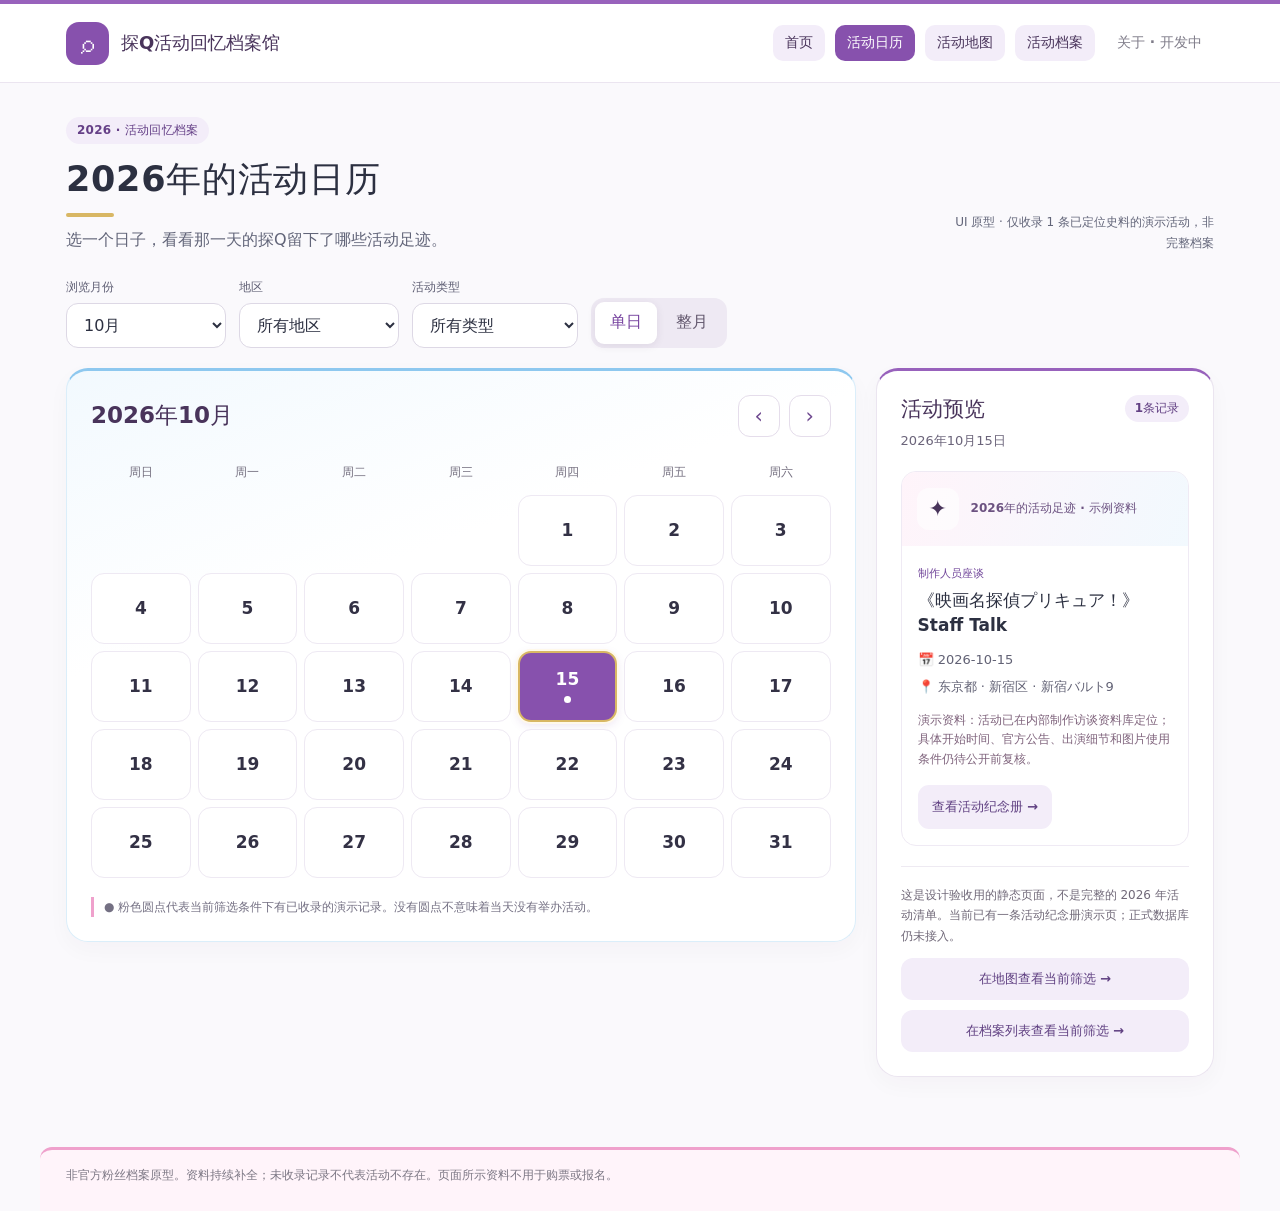
==== commit f5634b44: "feat: 在现有页面导航中加入独立首页" ====
--- a/index.html
+++ b/index.html
@@ -84,10 +84,11 @@
 <body>
 <header class="site-header">
   <div class="head-inner">
-    <a class="brand" href="./index.html" aria-label="探Q活动回忆档案馆 首页">
+    <a class="brand" href="./home.html" aria-label="探Q活动回忆档案馆首页">
       <span class="brand-mark" aria-hidden="true">⌕</span><span>探Q活动回忆档案馆</span>
     </a>
     <nav class="site-nav" aria-label="网站导航">
+      <a href="./home.html">首页</a>
       <a href="./index.html" aria-current="page">活动日历</a>
       <a id="nav-map" href="./map.html">活动地图</a>
       <a href="./archive.html">活动档案</a>
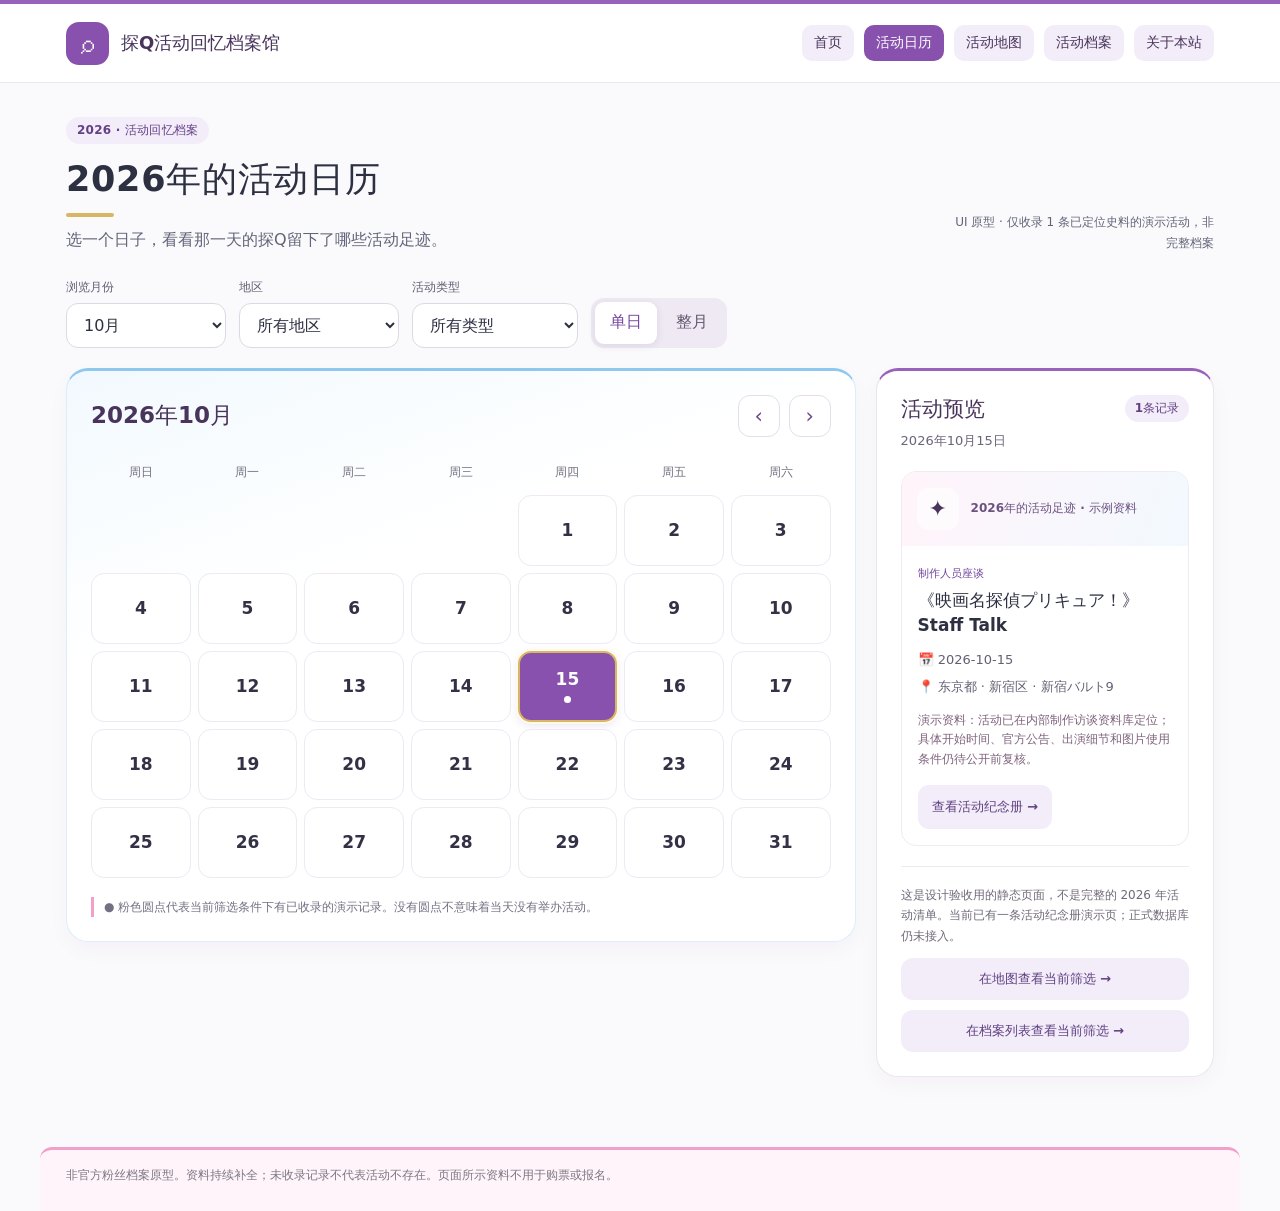
==== commit 7df9358e: "feat: 全站导航接通关于本站页面" ====
--- a/index.html
+++ b/index.html
@@ -92,7 +92,7 @@
       <a href="./index.html" aria-current="page">活动日历</a>
       <a id="nav-map" href="./map.html">活动地图</a>
       <a href="./archive.html">活动档案</a>
-      <span title="尚未开发">关于 · 开发中</span>
+      <a href="./about.html">关于本站</a>
     </nav>
   </div>
 </header>
